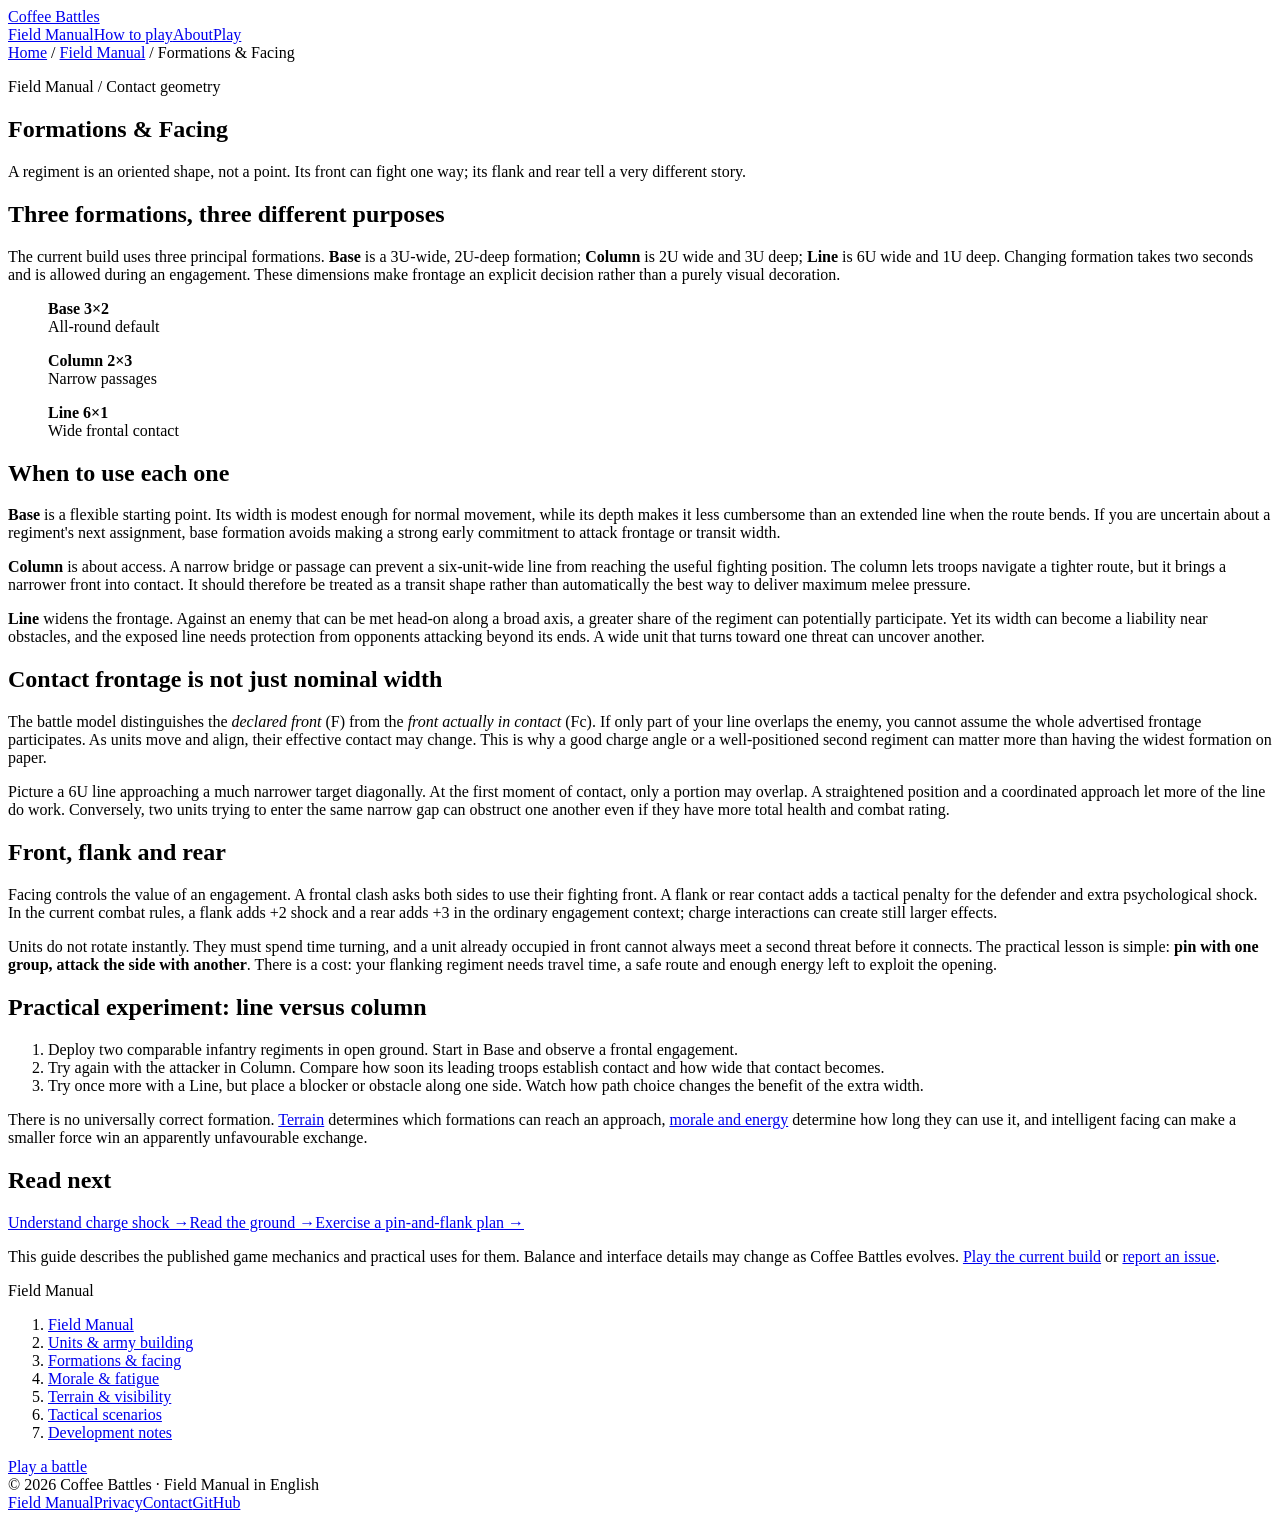
==== formations.html @ b0b581d9 "content: publish formations & facing field-manual chapter" ====
<!DOCTYPE html>
<html lang="en">
<head>
<meta charset="UTF-8">
<meta name="viewport" content="width=device-width,initial-scale=1">
<meta name="robots" content="index,follow">
<meta name="description" content="Learn how base, column and line formations change regiment frontage and why flank, rear, turning time and coordinated contact decide Coffee Battles fights.">
<meta property="og:type" content="article">
<meta property="og:title" content="Formations & Facing | Coffee Battles">
<meta property="og:description" content="Learn how base, column and line formations change regiment frontage and why flank, rear, turning time and coordinated contact decide Coffee Battles fights.">
<meta property="og:url" content="https://coffeebattles.online/formations">
<link rel="canonical" href="https://coffeebattles.online/formations">
<link rel="icon" href="/favicon.svg" type="image/svg+xml">
<link rel="stylesheet" href="/site.css">
<title>Formations & Facing | Coffee Battles</title>
</head>
<body><header class="site-header"><nav class="nav" aria-label="Main navigation"><a class="brand" href="/">Coffee Battles</a><div class="nav-links"><a href="/manual" aria-current="page">Field Manual</a><a href="/how-to-play">How to play</a><a href="/about">About</a><a class="play" href="/play">Play</a></div></nav></header>
<main class="shell manual-layout"><div class="manual-breadcrumb"><a href="/">Home</a> / <a href="/manual">Field Manual</a> / Formations & Facing</div>
<div class="manual-columns"><article class="prose manual-article">
<p class="manual-kicker">Field Manual / Contact geometry</p><h1>Formations & Facing</h1><p class="lead">A regiment is an oriented shape, not a point. Its front can fight one way; its flank and rear tell a very different story.</p>
<h2>Three formations, three different purposes</h2>
<p>The current build uses three principal formations. <strong>Base</strong> is a 3U-wide, 2U-deep formation; <strong>Column</strong> is 2U wide and 3U deep; <strong>Line</strong> is 6U wide and 1U deep. Changing formation takes two seconds and is allowed during an engagement. These dimensions make frontage an explicit decision rather than a purely visual decoration.</p>
<div class="manual-diagrams"><figure><div class="formation-graphic base"><i></i><i></i><i></i><i></i><i></i><i></i></div><figcaption><strong>Base 3×2</strong><br>All-round default</figcaption></figure><figure><div class="formation-graphic column"><i></i><i></i><i></i><i></i><i></i><i></i></div><figcaption><strong>Column 2×3</strong><br>Narrow passages</figcaption></figure><figure><div class="formation-graphic line"><i></i><i></i><i></i><i></i><i></i><i></i></div><figcaption><strong>Line 6×1</strong><br>Wide frontal contact</figcaption></figure></div>
<h2>When to use each one</h2>
<p><strong>Base</strong> is a flexible starting point. Its width is modest enough for normal movement, while its depth makes it less cumbersome than an extended line when the route bends. If you are uncertain about a regiment's next assignment, base formation avoids making a strong early commitment to attack frontage or transit width.</p>
<p><strong>Column</strong> is about access. A narrow bridge or passage can prevent a six-unit-wide line from reaching the useful fighting position. The column lets troops navigate a tighter route, but it brings a narrower front into contact. It should therefore be treated as a transit shape rather than automatically the best way to deliver maximum melee pressure.</p>
<p><strong>Line</strong> widens the frontage. Against an enemy that can be met head-on along a broad axis, a greater share of the regiment can potentially participate. Yet its width can become a liability near obstacles, and the exposed line needs protection from opponents attacking beyond its ends. A wide unit that turns toward one threat can uncover another.</p>
<h2>Contact frontage is not just nominal width</h2>
<p>The battle model distinguishes the <em>declared front</em> (F) from the <em>front actually in contact</em> (Fc). If only part of your line overlaps the enemy, you cannot assume the whole advertised frontage participates. As units move and align, their effective contact may change. This is why a good charge angle or a well-positioned second regiment can matter more than having the widest formation on paper.</p>
<p>Picture a 6U line approaching a much narrower target diagonally. At the first moment of contact, only a portion may overlap. A straightened position and a coordinated approach let more of the line do work. Conversely, two units trying to enter the same narrow gap can obstruct one another even if they have more total health and combat rating.</p>
<h2>Front, flank and rear</h2>
<p>Facing controls the value of an engagement. A frontal clash asks both sides to use their fighting front. A flank or rear contact adds a tactical penalty for the defender and extra psychological shock. In the current combat rules, a flank adds +2 shock and a rear adds +3 in the ordinary engagement context; charge interactions can create still larger effects.</p>
<p>Units do not rotate instantly. They must spend time turning, and a unit already occupied in front cannot always meet a second threat before it connects. The practical lesson is simple: <strong>pin with one group, attack the side with another</strong>. There is a cost: your flanking regiment needs travel time, a safe route and enough energy left to exploit the opening.</p>
<h2>Practical experiment: line versus column</h2>
<ol><li>Deploy two comparable infantry regiments in open ground. Start in Base and observe a frontal engagement.</li><li>Try again with the attacker in Column. Compare how soon its leading troops establish contact and how wide that contact becomes.</li><li>Try once more with a Line, but place a blocker or obstacle along one side. Watch how path choice changes the benefit of the extra width.</li></ol>
<p>There is no universally correct formation. <a href="/terrain">Terrain</a> determines which formations can reach an approach, <a href="/morale">morale and energy</a> determine how long they can use it, and intelligent facing can make a smaller force win an apparently unfavourable exchange.</p>
<section class="manual-related"><h2>Read next</h2><div class="manual-related-links"><a href="/morale">Understand charge shock →</a><a href="/terrain">Read the ground →</a><a href="/tactics">Exercise a pin-and-flank plan →</a></div></section>
<p class="manual-endnote">This guide describes the published game mechanics and practical uses for them. Balance and interface details may change as Coffee Battles evolves. <a href="/play">Play the current build</a> or <a href="/contact">report an issue</a>.</p>
</article>
<aside class="manual-side" aria-label="Field Manual chapters"><div class="manual-side-title">Field Manual</div><ol><li><a href="/manual">Field Manual</a></li><li><a href="/units">Units & army building</a></li><li><a href="/formations" aria-current="page">Formations & facing</a></li><li><a href="/morale">Morale & fatigue</a></li><li><a href="/terrain">Terrain & visibility</a></li><li><a href="/tactics">Tactical scenarios</a></li><li><a href="/development">Development notes</a></li></ol><a href="/play" class="btn primary manual-side-cta">Play a battle</a></aside>
</div></main><footer class="footer"><div class="footer-inner"><span>© 2026 Coffee Battles · Field Manual in English</span><div class="footer-links"><a href="/manual">Field Manual</a><a href="/privacy">Privacy</a><a href="/contact">Contact</a><a href="https://github.com/erykwest/COFFEE_BATTLES" rel="noopener noreferrer">GitHub</a></div></div></footer>
</body>
</html>
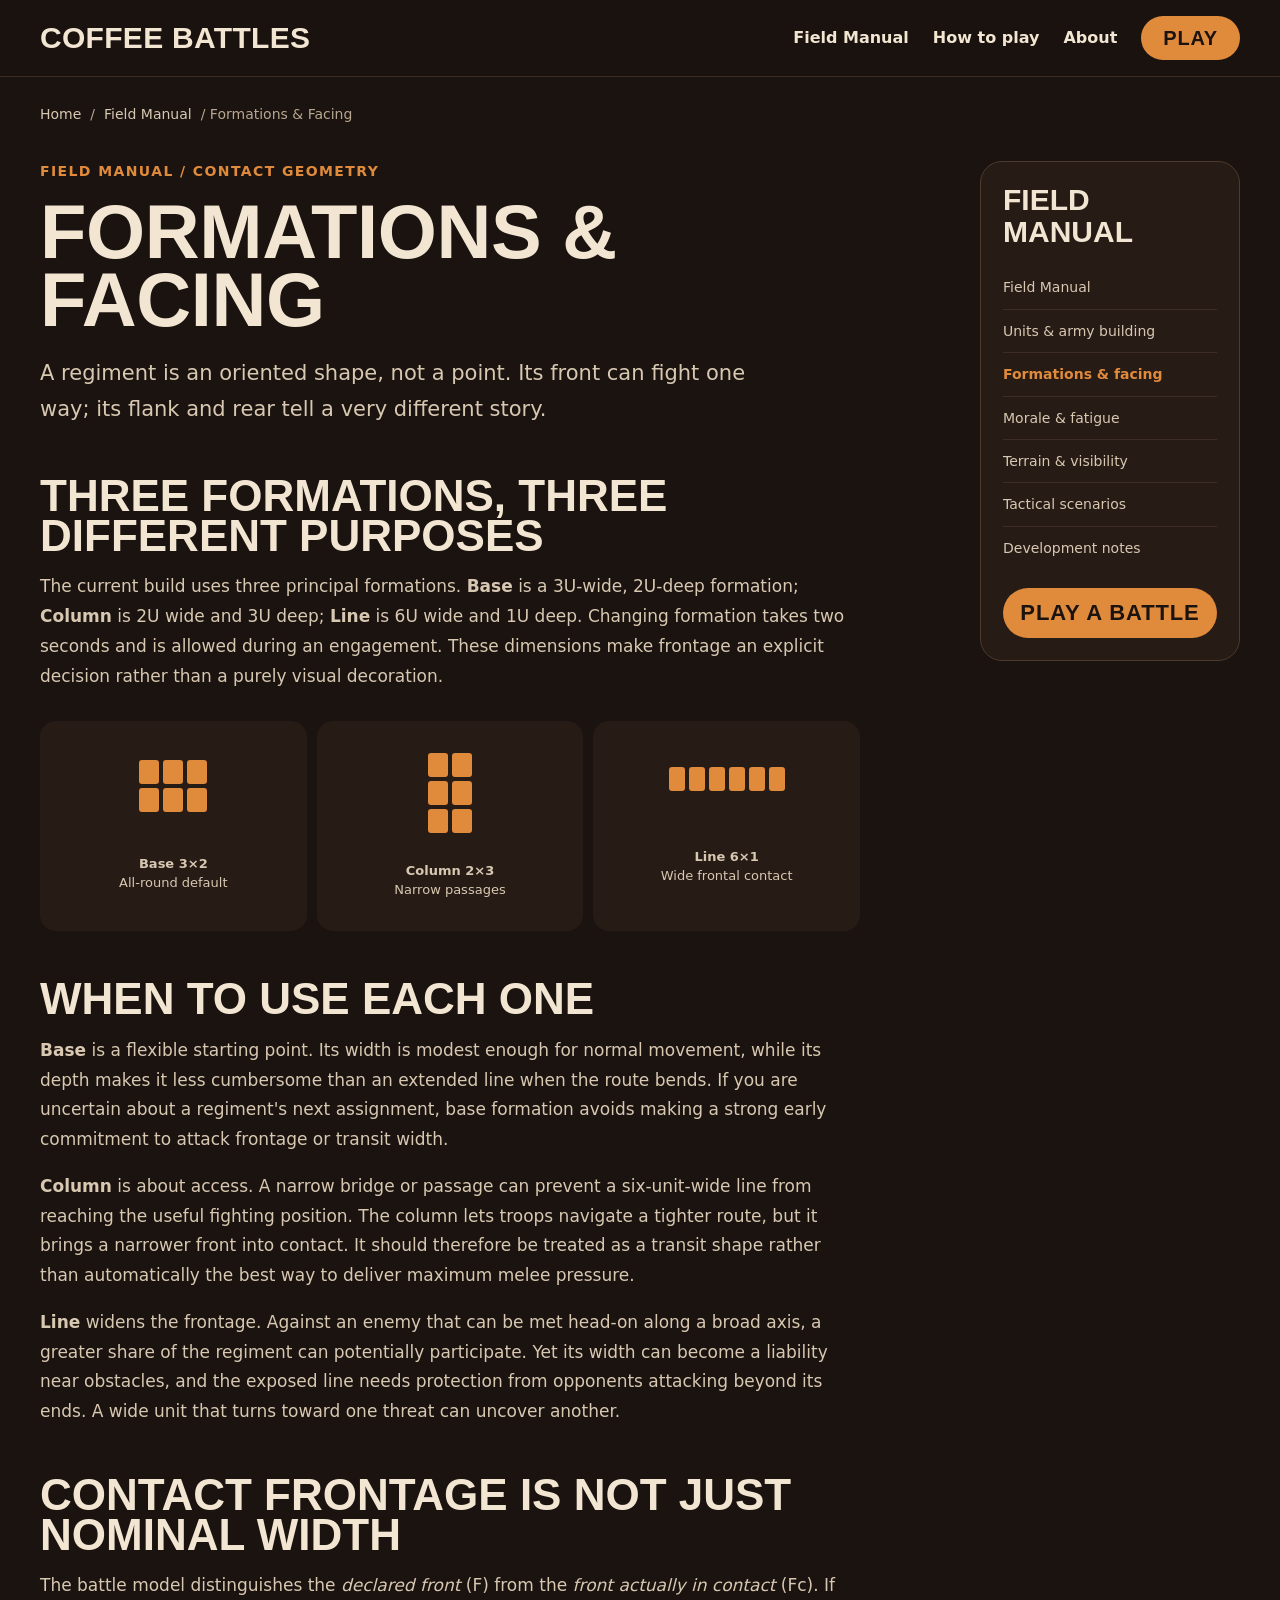
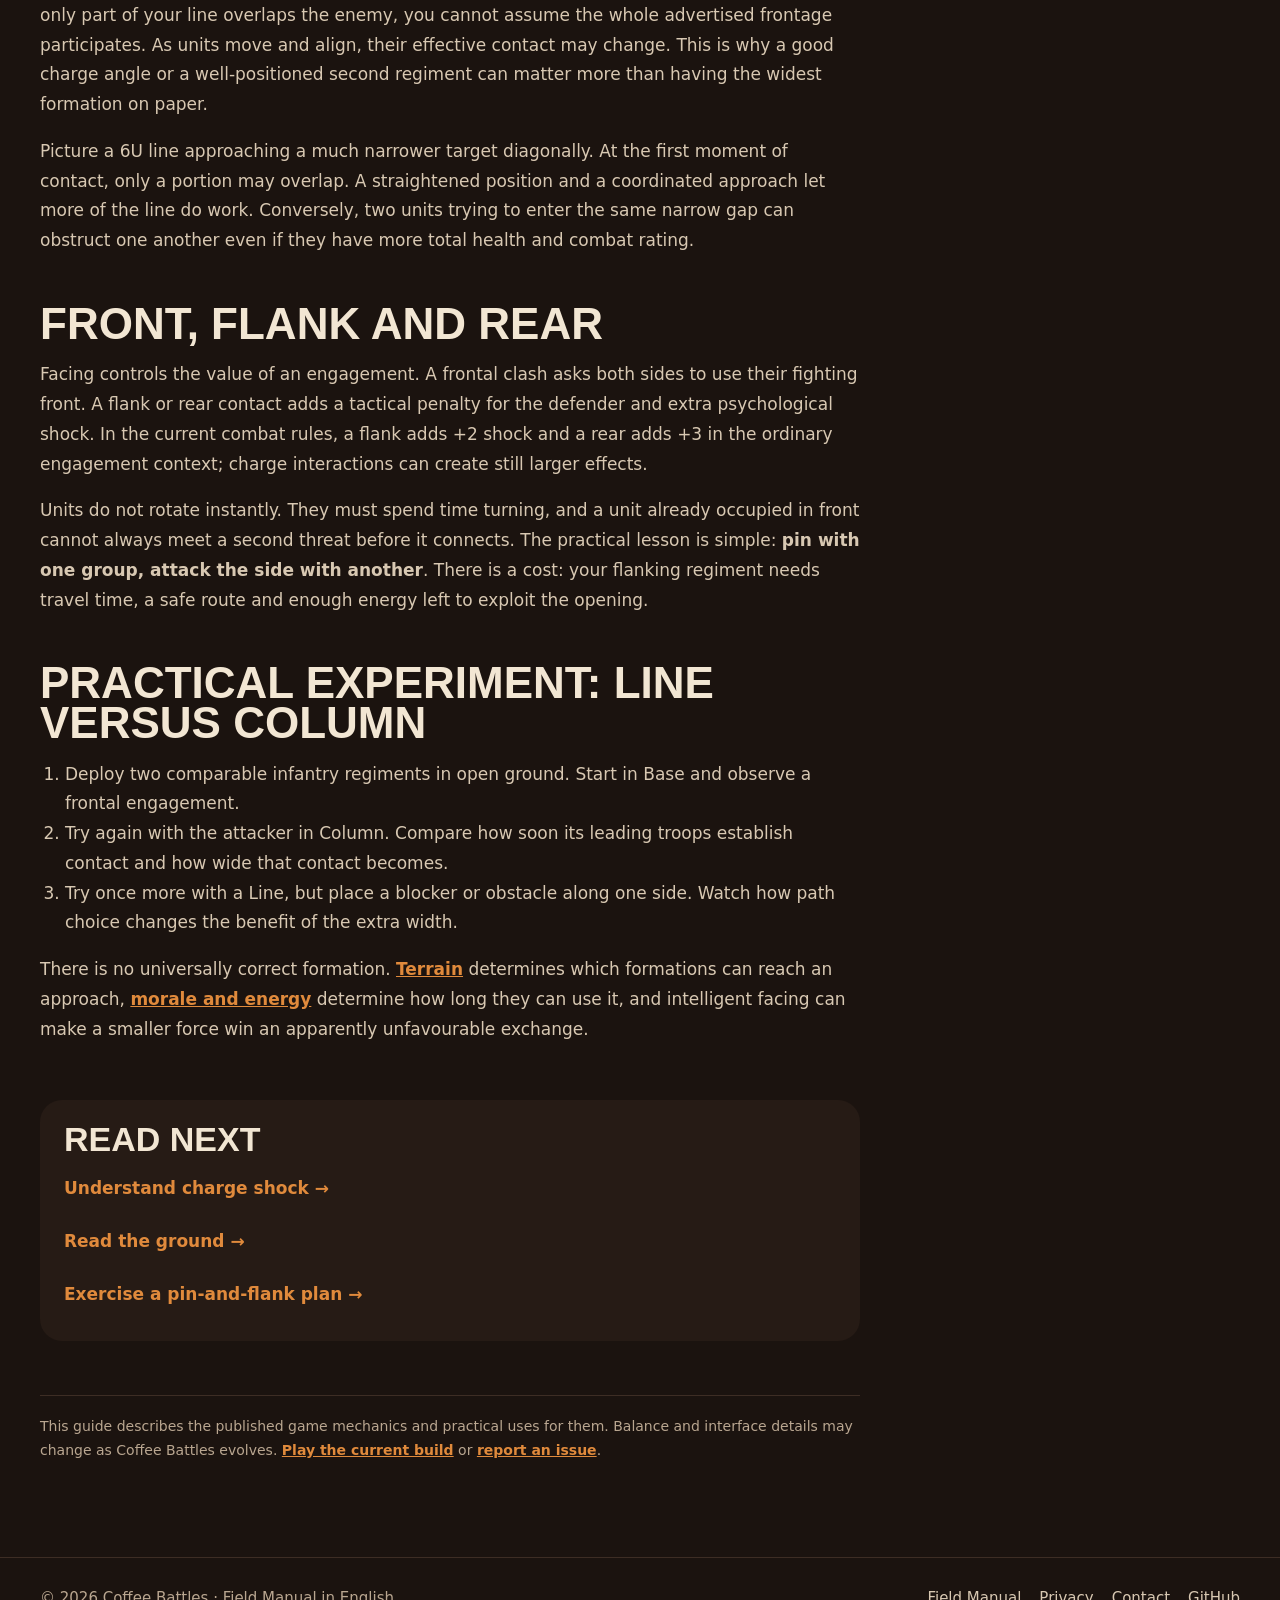
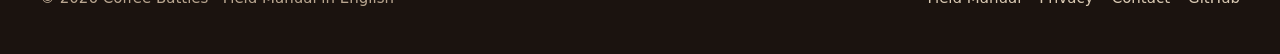
==== commit 14502178: "a11y: reserve current-page navigation state for manual hub" ====
--- a/formations.html
+++ b/formations.html
@@ -14,7 +14,7 @@
 <link rel="stylesheet" href="/site.css">
 <title>Formations & Facing | Coffee Battles</title>
 </head>
-<body><header class="site-header"><nav class="nav" aria-label="Main navigation"><a class="brand" href="/">Coffee Battles</a><div class="nav-links"><a href="/manual" aria-current="page">Field Manual</a><a href="/how-to-play">How to play</a><a href="/about">About</a><a class="play" href="/play">Play</a></div></nav></header>
+<body><header class="site-header"><nav class="nav" aria-label="Main navigation"><a class="brand" href="/">Coffee Battles</a><div class="nav-links"><a href="/manual">Field Manual</a><a href="/how-to-play">How to play</a><a href="/about">About</a><a class="play" href="/play">Play</a></div></nav></header>
 <main class="shell manual-layout"><div class="manual-breadcrumb"><a href="/">Home</a> / <a href="/manual">Field Manual</a> / Formations & Facing</div>
 <div class="manual-columns"><article class="prose manual-article">
 <p class="manual-kicker">Field Manual / Contact geometry</p><h1>Formations & Facing</h1><p class="lead">A regiment is an oriented shape, not a point. Its front can fight one way; its flank and rear tell a very different story.</p>
--- a/site.css
+++ b/site.css
@@ -0,0 +1,163 @@
+@import url("/fonts/fonts.css");
+:root{
+  --bg:#1b130f;--panel:#261b15;--btn:#33251d;--btn-hover:#3e2d23;--line:#3d2d24;--line-strong:#4f3b2e;
+  --text:#f2e6d3;--text-2:#d8c8b2;--muted:#b9a690;--accent:#e08a3c;--accent-hover:#ec9a50;--accent-ink:#1b130f;
+  --font-body:"Barlow","Segoe UI",system-ui,sans-serif;
+  --font-display:"Big Shoulders Display","Oswald","Impact","Arial Narrow",sans-serif;
+}
+*{box-sizing:border-box}
+html{background:var(--bg);color:var(--text);font-family:var(--font-body)}
+body{margin:0;min-height:100vh;background:var(--bg);color:var(--text);font-size:17px;line-height:1.6}
+a{color:var(--accent)}
+a:hover{color:var(--accent-hover)}
+:focus-visible{outline:2px solid var(--accent);outline-offset:3px}
+img{max-width:100%;display:block}
+
+/* header */
+.site-header{position:sticky;top:0;z-index:20;background:rgba(27,19,15,.94);backdrop-filter:blur(8px);border-bottom:1px solid var(--line)}
+.nav{width:min(1200px,calc(100% - 40px));height:76px;margin:auto;display:flex;align-items:center;gap:24px}
+.brand{font:900 30px/1 var(--font-display);text-transform:uppercase;letter-spacing:.01em;color:var(--text);text-decoration:none;white-space:nowrap}
+.brand:hover{color:var(--text)}
+.nav-links{margin-left:auto;display:flex;align-items:center;gap:24px;font-weight:600;font-size:16px}
+.nav-links a{color:var(--text);text-decoration:none}
+.nav-links a:hover{color:var(--accent)}
+.nav-links .play{height:44px;display:inline-flex;align-items:center;padding:0 22px;border-radius:999px;background:var(--accent);color:var(--accent-ink);font:900 20px/1 var(--font-display);letter-spacing:.04em;text-transform:uppercase}
+.nav-links .play:hover{background:var(--accent-hover);color:var(--accent-ink)}
+.lang-select{height:44px;padding:0 12px;border:0;border-radius:999px;background:var(--btn);color:var(--text);font:600 15px var(--font-body);cursor:pointer}
+
+/* layout */
+.shell{width:min(1200px,calc(100% - 40px));margin:auto}
+.section{padding:72px 0}
+h1,h2,h3{font-family:var(--font-display);text-transform:uppercase;line-height:.9;margin:0}
+h1{font-weight:900;font-size:clamp(56px,8.4vw,120px);letter-spacing:-.005em}
+h2{font-weight:900;font-size:clamp(40px,5vw,64px)}
+h3{font-weight:800;font-size:28px;letter-spacing:.02em}
+.lead{max-width:34em;margin:0;font-size:21px;line-height:1.5;color:var(--text-2);text-wrap:pretty}
+
+/* buttons */
+.cta-row{display:flex;flex-wrap:wrap;align-items:center;gap:24px}
+.btn{display:inline-flex;align-items:center;justify-content:center;height:64px;padding:0 40px;border-radius:999px;background:var(--btn);color:var(--text);font:900 28px/1 var(--font-display);letter-spacing:.04em;text-transform:uppercase;text-decoration:none}
+.btn:hover{background:var(--btn-hover);color:var(--text)}
+.btn.primary{background:var(--accent);color:var(--accent-ink)}
+.btn.primary:hover{background:var(--accent-hover);color:var(--accent-ink)}
+.text-link{font-weight:600;font-size:18px}
+
+/* landing */
+.hero{padding:56px 0 72px}
+.hero .shell{display:grid;grid-template-columns:minmax(0,1.2fr) minmax(0,1fr);gap:56px;align-items:center}
+.hero h1{font-size:clamp(48px,7vw,100px)}
+.hero-copy{display:flex;flex-direction:column;gap:28px}
+.hero-shot{border-radius:32px;overflow:hidden;background:var(--panel);aspect-ratio:9/7}
+.hero-shot img{width:100%;height:100%;object-fit:cover}
+.steps{margin:40px 0 48px;padding:0;list-style:none;display:grid;grid-template-columns:repeat(3,minmax(0,1fr));gap:24px;counter-reset:step}
+.steps li{counter-increment:step;padding:28px;background:var(--panel);border-radius:24px}
+.steps li::before{content:counter(step);display:block;margin-bottom:14px;font:900 64px/.8 var(--font-display);color:var(--accent)}
+.steps p{margin:10px 0 0;color:var(--text-2)}
+
+/* content pages */
+.prose{max-width:760px;padding:64px 0 80px}
+.prose h1{font-size:clamp(48px,7vw,88px);margin-bottom:20px}
+.prose h2{font-size:clamp(32px,4vw,44px);margin:48px 0 14px}
+.prose h3{margin:32px 0 10px}
+.prose p,.prose li{color:var(--text-2)}
+.prose ul{padding-left:22px}
+.kicker{font-weight:600;font-size:16px;color:var(--muted)}
+.note{padding:16px 20px;border-radius:16px;background:var(--panel);color:var(--text-2)}
+.meta{font-size:14px;color:var(--muted)}
+.card{background:var(--panel);border-radius:24px;padding:24px}
+.controls-list{display:grid;grid-template-columns:max-content minmax(0,1fr);gap:12px 24px;margin:0}
+.controls-list dt{font-weight:700;color:var(--text)}
+.controls-list dd{margin:0;color:var(--text-2)}
+
+/* footer */
+.footer{border-top:1px solid var(--line);padding:28px 0 44px;color:var(--muted);font-size:15px}
+.footer-inner{width:min(1200px,calc(100% - 40px));margin:auto;display:flex;gap:18px;flex-wrap:wrap;align-items:center}
+.footer-links{margin-left:auto;display:flex;gap:18px;flex-wrap:wrap}
+.footer a{color:var(--text-2);text-decoration:none}
+.footer a:hover{color:var(--accent)}
+
+@media (max-width:900px){
+  .hero .shell{grid-template-columns:1fr;gap:32px}
+  .steps{grid-template-columns:1fr}
+}
+@media (max-width:760px){
+  .nav{height:auto;padding:12px 0;flex-wrap:wrap;gap:10px 16px}
+  .brand{font-size:26px}
+  .nav-links{margin-left:0;width:100%;gap:16px;flex-wrap:wrap;font-size:15px}
+  .nav-links .play{margin-left:auto}
+  .hero{padding-top:32px}
+  .btn{height:56px;padding:0 30px;font-size:24px}
+  .footer-links{margin-left:0;width:100%}
+  .controls-list{grid-template-columns:1fr;gap:2px}
+  .controls-list dd{margin-bottom:10px}
+}
+
+/* Field Manual — original game rules and tactical guides */
+.manual-layout{padding-top:26px}
+.manual-breadcrumb{font-size:14px;color:var(--muted);display:flex;flex-wrap:wrap;gap:9px}
+.manual-breadcrumb a{color:var(--text-2);text-decoration:none}
+.manual-columns{display:grid;grid-template-columns:minmax(0,1fr) 260px;gap:min(6vw,70px);align-items:start}
+.manual-article{max-width:820px;padding-top:34px}
+.manual-article h1{font-size:clamp(44px,6vw,76px)}
+.manual-article .lead{max-width:35em}
+.manual-kicker{margin:0 0 14px!important;color:var(--accent)!important;font-size:14px;font-weight:800;letter-spacing:.1em;text-transform:uppercase}
+.manual-article p,.manual-article li{line-height:1.75}
+.manual-article ol{padding-left:25px}
+.manual-article a{font-weight:600}
+.manual-side{position:sticky;top:110px;margin-top:36px;padding:22px;background:var(--panel);border:1px solid var(--line-strong);border-radius:22px}
+.manual-side-title{font:900 30px/1.05 var(--font-display);text-transform:uppercase}
+.manual-side ol{list-style:none;padding:0;margin:19px 0}
+.manual-side li+li{border-top:1px solid var(--line)}
+.manual-side a:not(.btn){display:block;color:var(--text-2);text-decoration:none;padding:10px 0;font-size:14px}
+.manual-side a[aria-current="page"]{color:var(--accent);font-weight:800}
+.manual-side-cta{width:100%;height:50px;padding:0 12px;font-size:22px}
+.manual-endnote{margin-top:54px;padding-top:18px;border-top:1px solid var(--line);font-size:14px;color:var(--muted)!important}
+.manual-related{margin-top:56px;padding:24px;border-radius:22px;background:var(--panel)}
+.manual-related h2{font-size:34px;margin:0 0 12px}
+.manual-related-links{display:flex;gap:10px;flex-direction:column}
+.manual-related-links a{color:var(--accent);padding:8px 0;text-decoration:none}
+.manual-hero{margin:28px 0}
+.manual-hero img{width:100%;border-radius:20px}
+.manual-hero figcaption{margin-top:10px;color:var(--muted);font-size:13px}
+.manual-card-grid{display:grid;grid-template-columns:repeat(2,minmax(0,1fr));gap:14px;margin:26px 0 40px}
+.manual-card{padding:22px;border:1px solid var(--line-strong);border-radius:18px;text-decoration:none;background:var(--panel);display:flex;gap:9px;flex-direction:column;transition:border-color .15s,transform .15s}
+.manual-card:hover{border-color:var(--accent);transform:translateY(-2px)}
+.manual-card span{font-size:12px;font-weight:800;color:var(--accent);letter-spacing:.09em;text-transform:uppercase}
+.manual-card strong{font:900 29px/1.1 var(--font-display);text-transform:uppercase;color:var(--text)}
+.manual-card small{font-size:15px;line-height:1.5;font-weight:400;color:var(--text-2)}
+.manual-table-wrap{overflow-x:auto;margin:24px 0}
+.manual-table{width:100%;border-collapse:collapse;font-size:15px;font-variant-numeric:tabular-nums}
+.manual-table caption{caption-side:bottom;text-align:left;font-size:12px;color:var(--muted);padding-top:10px}
+.manual-table th,.manual-table td{text-align:left;padding:12px 9px;border-bottom:1px solid var(--line)}
+.manual-table th{color:var(--text);font-weight:700}
+.manual-table tbody tr:nth-child(odd){background:rgba(255,255,255,.025)}
+.manual-diagrams{display:grid;grid-template-columns:repeat(3,minmax(0,1fr));gap:10px;margin:30px 0}
+.manual-diagrams figure{margin:0;background:var(--panel);border-radius:16px;min-height:210px;padding:18px 8px;display:flex;align-items:center;justify-content:space-around;flex-direction:column;text-align:center}
+.manual-diagrams figcaption{font-size:13px;color:var(--text-2);line-height:1.5}
+.formation-graphic{display:grid;gap:4px}
+.formation-graphic.base{grid-template-columns:repeat(3,20px)}
+.formation-graphic.column{grid-template-columns:repeat(2,20px)}
+.formation-graphic.line{grid-template-columns:repeat(6,16px)}
+.formation-graphic i{height:24px;background:var(--accent);border-radius:3px}
+.manual-timeline section{padding:16px 0 18px 22px;border-left:2px solid var(--accent)}
+.manual-timeline time{font-size:13px;color:var(--accent);font-weight:800}
+.manual-timeline h3{font-size:26px;margin:12px 0 4px}
+.manual-timeline p{margin:8px 0}
+.manual-teaser{border-top:1px solid var(--line);background:linear-gradient(180deg,var(--bg),var(--panel))}
+.manual-teaser h2{max-width:740px}
+.manual-teaser .lead{margin:18px 0 20px}
+.manual-teaser .manual-card-grid{grid-template-columns:repeat(3,minmax(0,1fr));margin:26px 0}
+@media(max-width:1000px){
+  .manual-columns{grid-template-columns:minmax(0,1fr)}
+  .manual-side{position:static;order:-1;margin-top:14px}
+  .manual-side ol{display:flex;flex-wrap:wrap;gap:0 18px}
+  .manual-side li+li{border-top:0}
+  .manual-side a:not(.btn){padding:7px 0}
+  .manual-side-cta{width:auto;padding:0 24px}
+}
+@media(max-width:700px){
+  .manual-card-grid,.manual-teaser .manual-card-grid{grid-template-columns:1fr}
+  .manual-diagrams{grid-template-columns:1fr}
+  .manual-diagrams figure{min-height:140px}
+  .manual-article{padding-top:20px}
+}
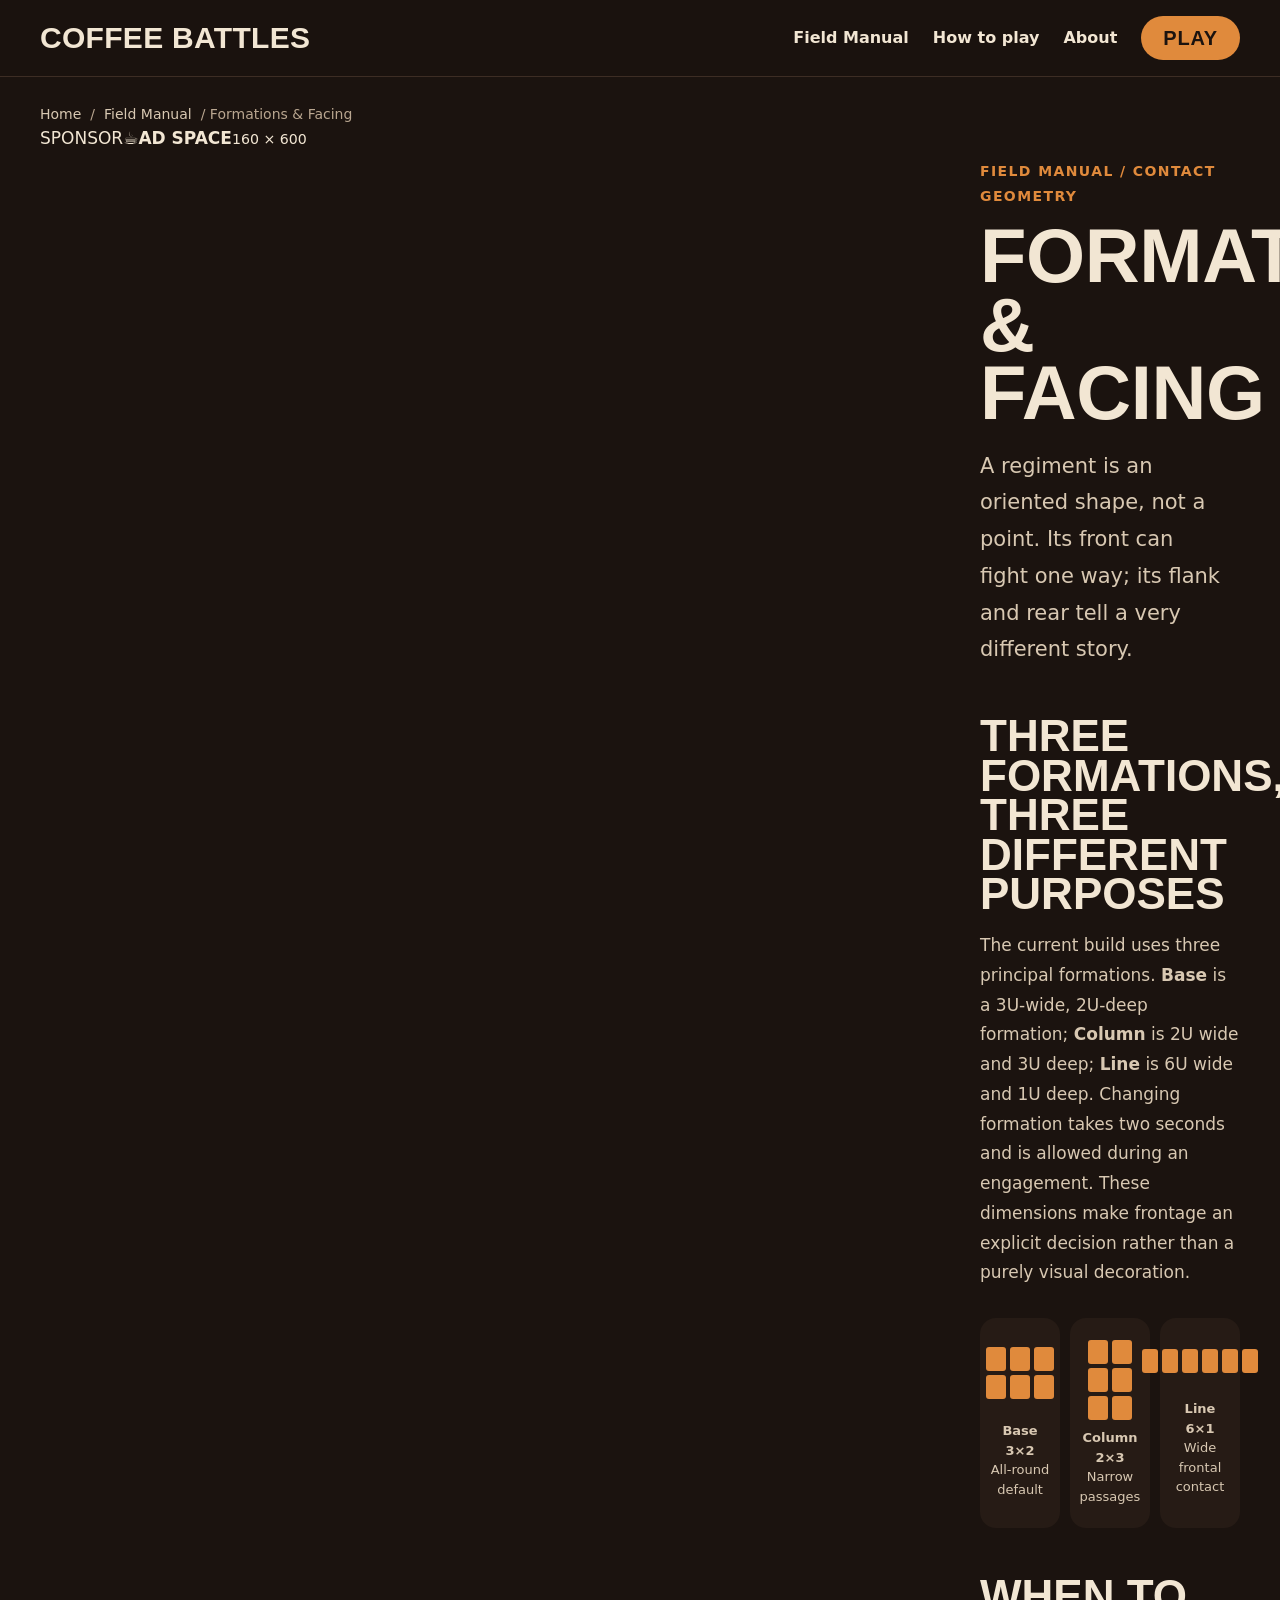
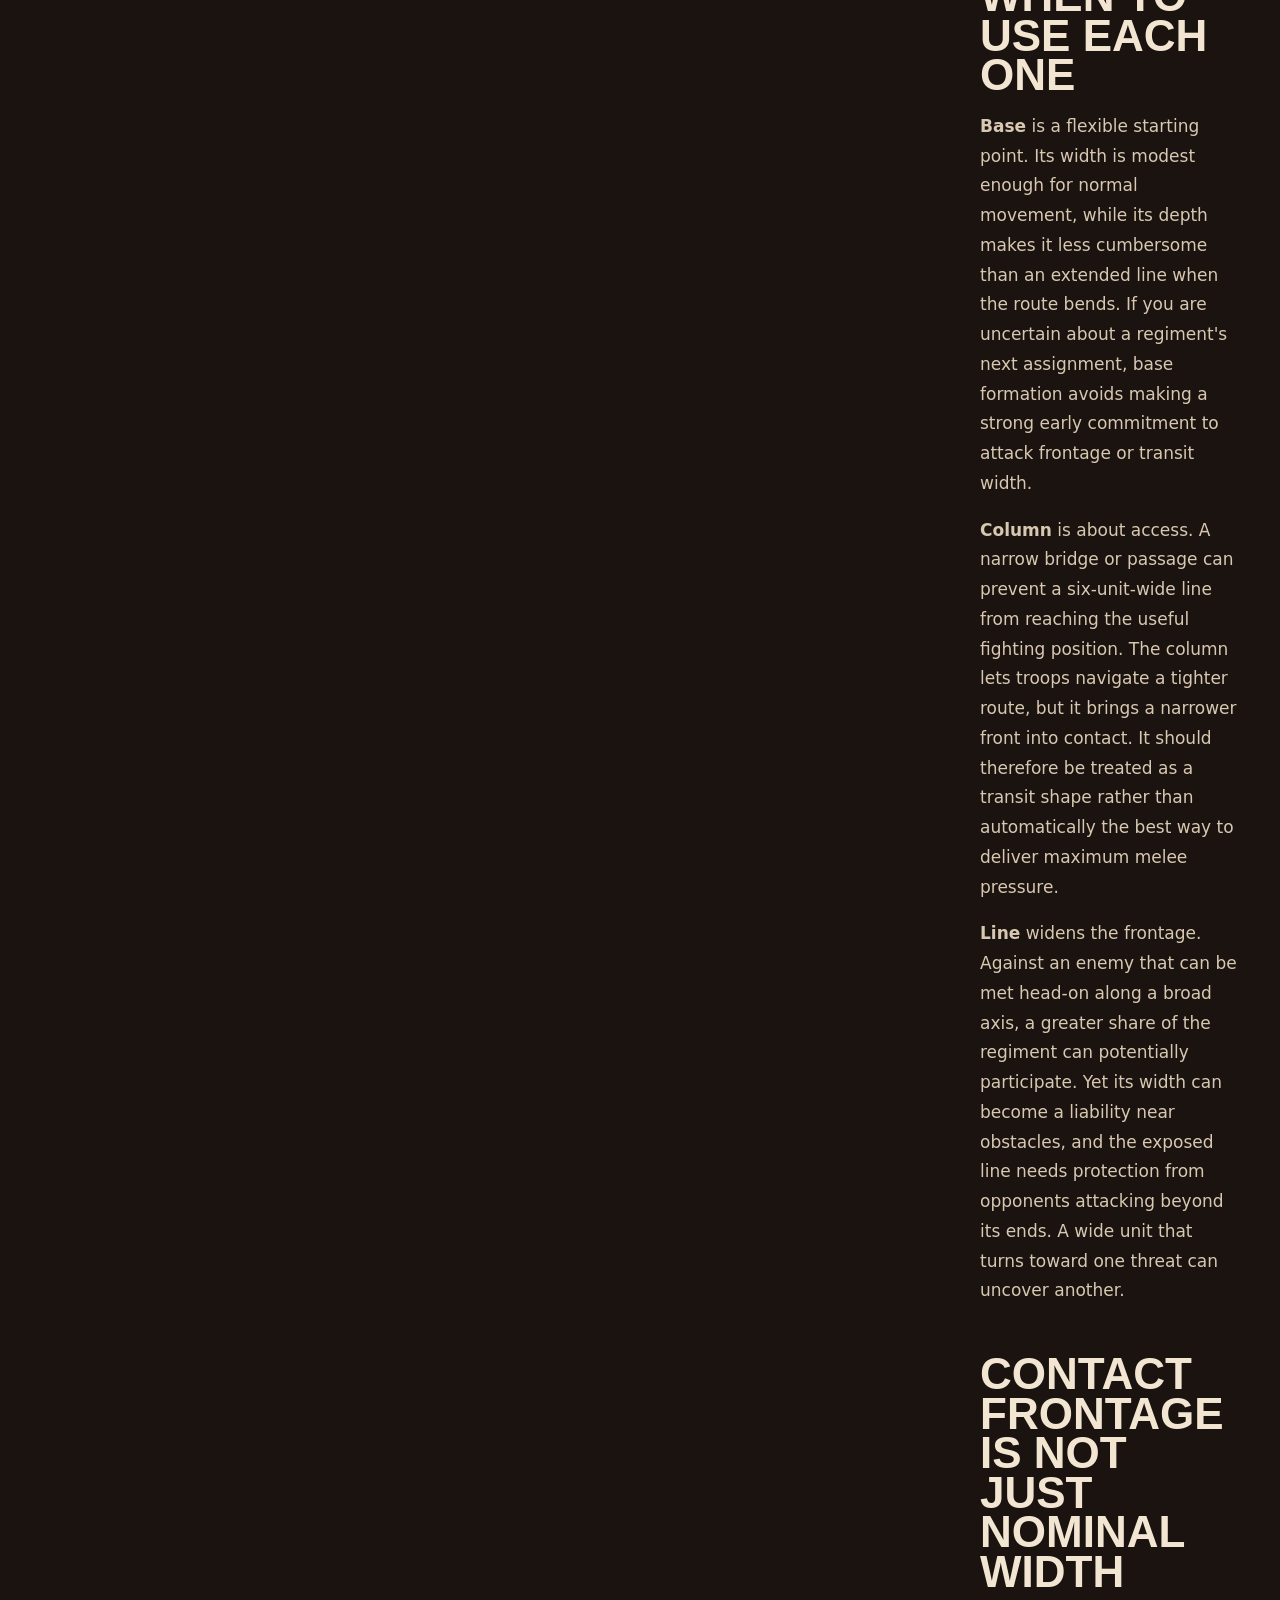
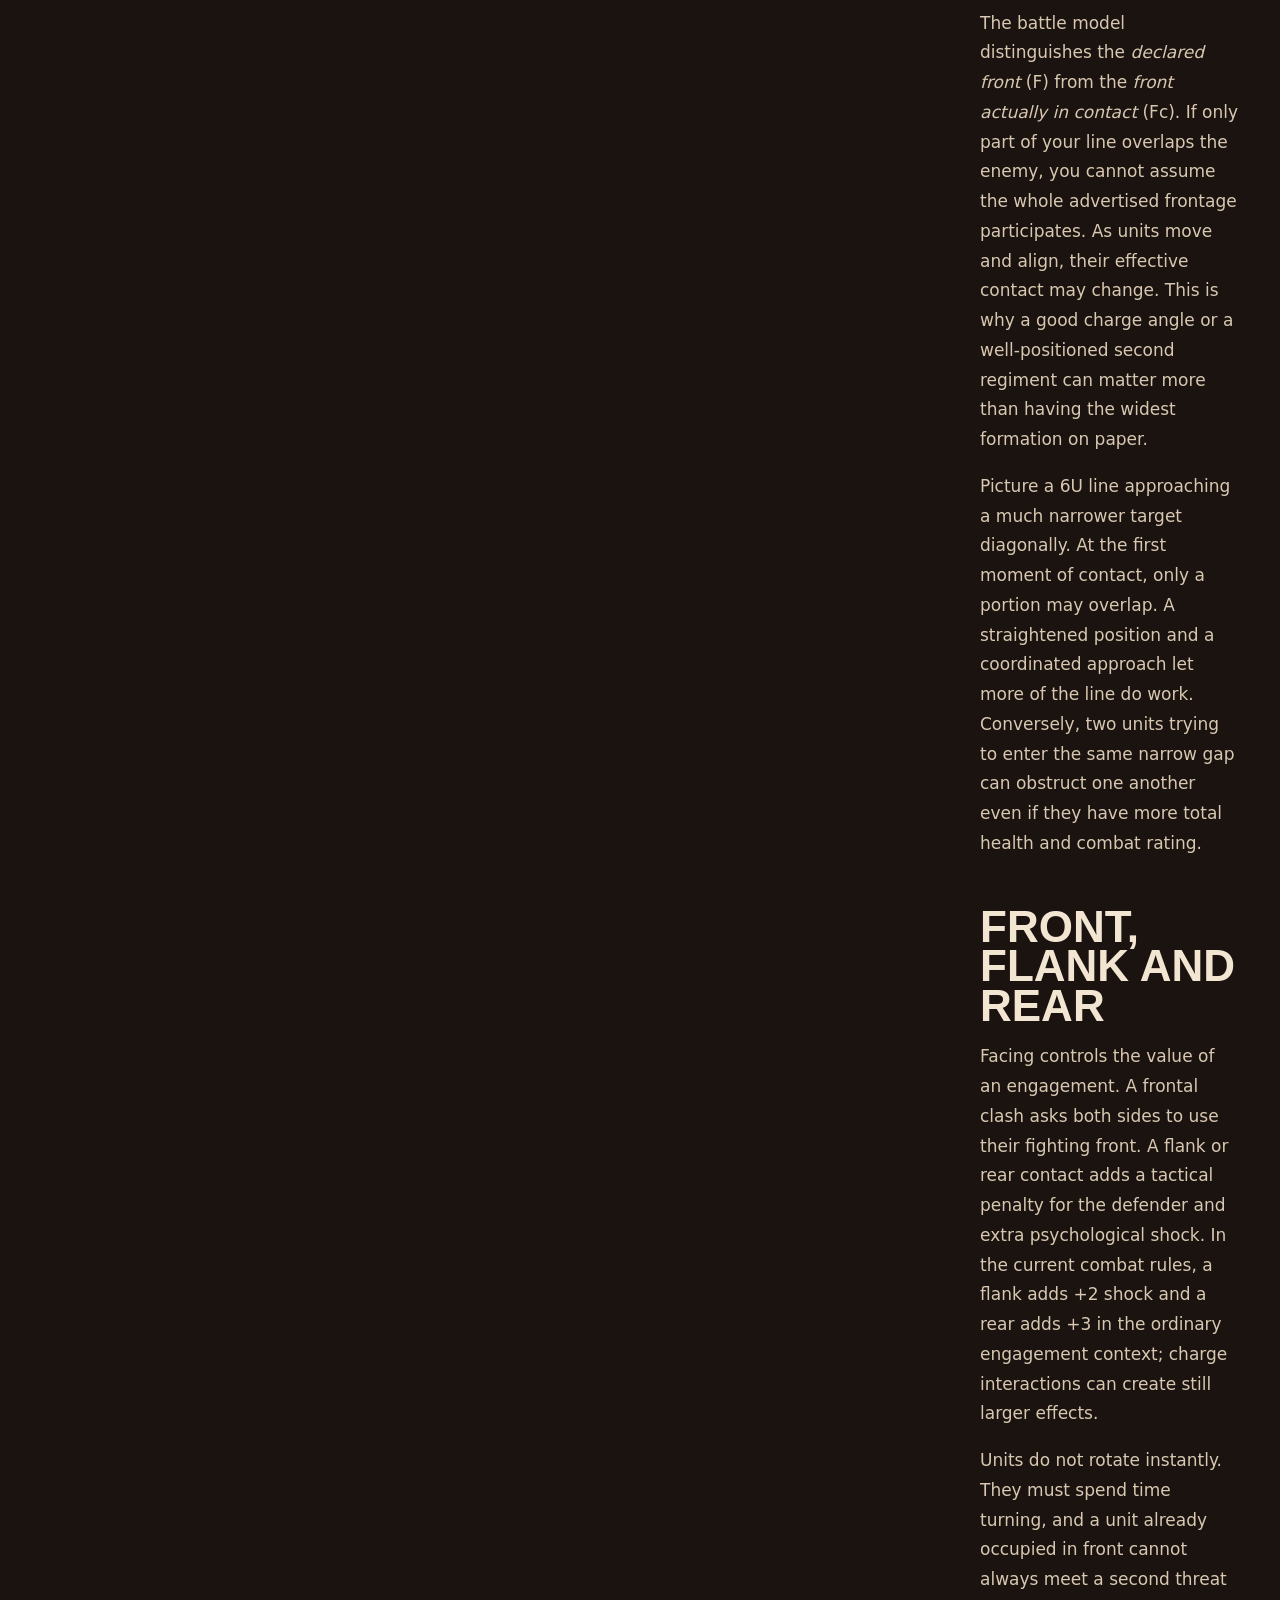
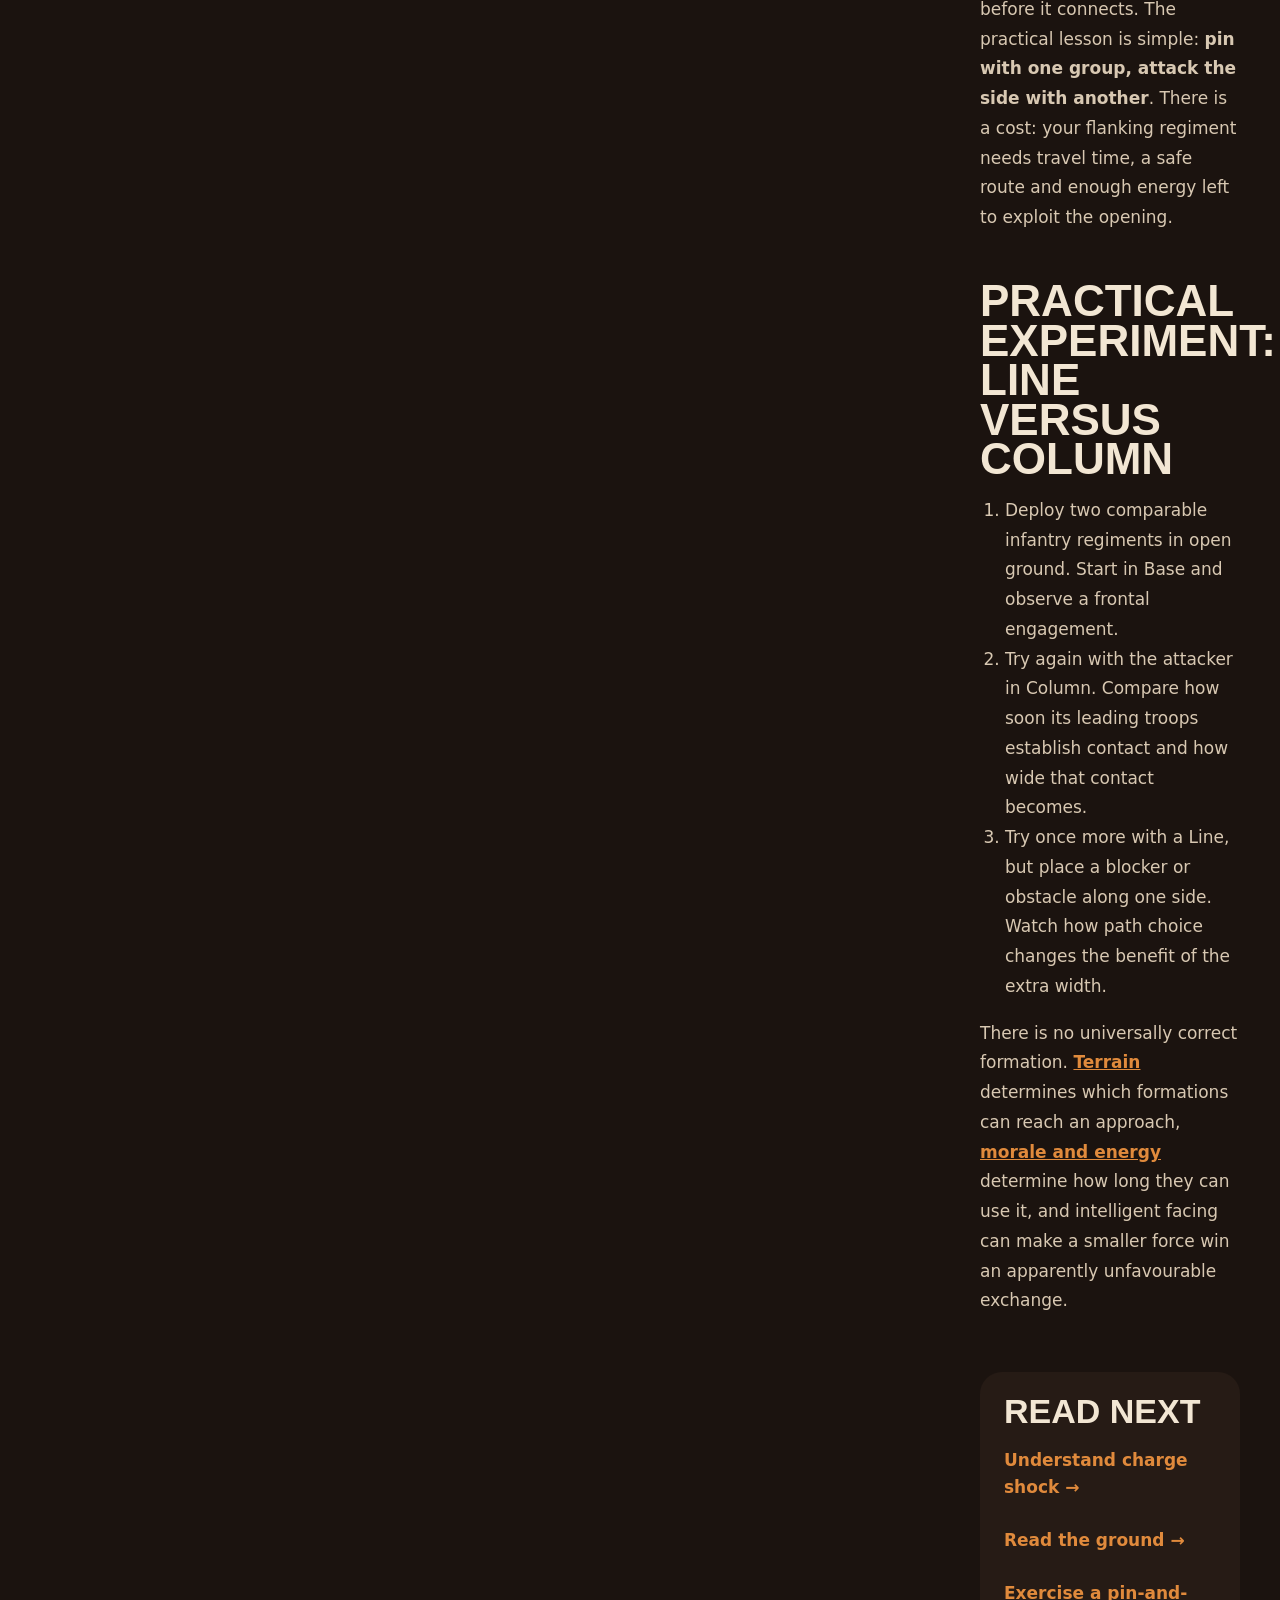
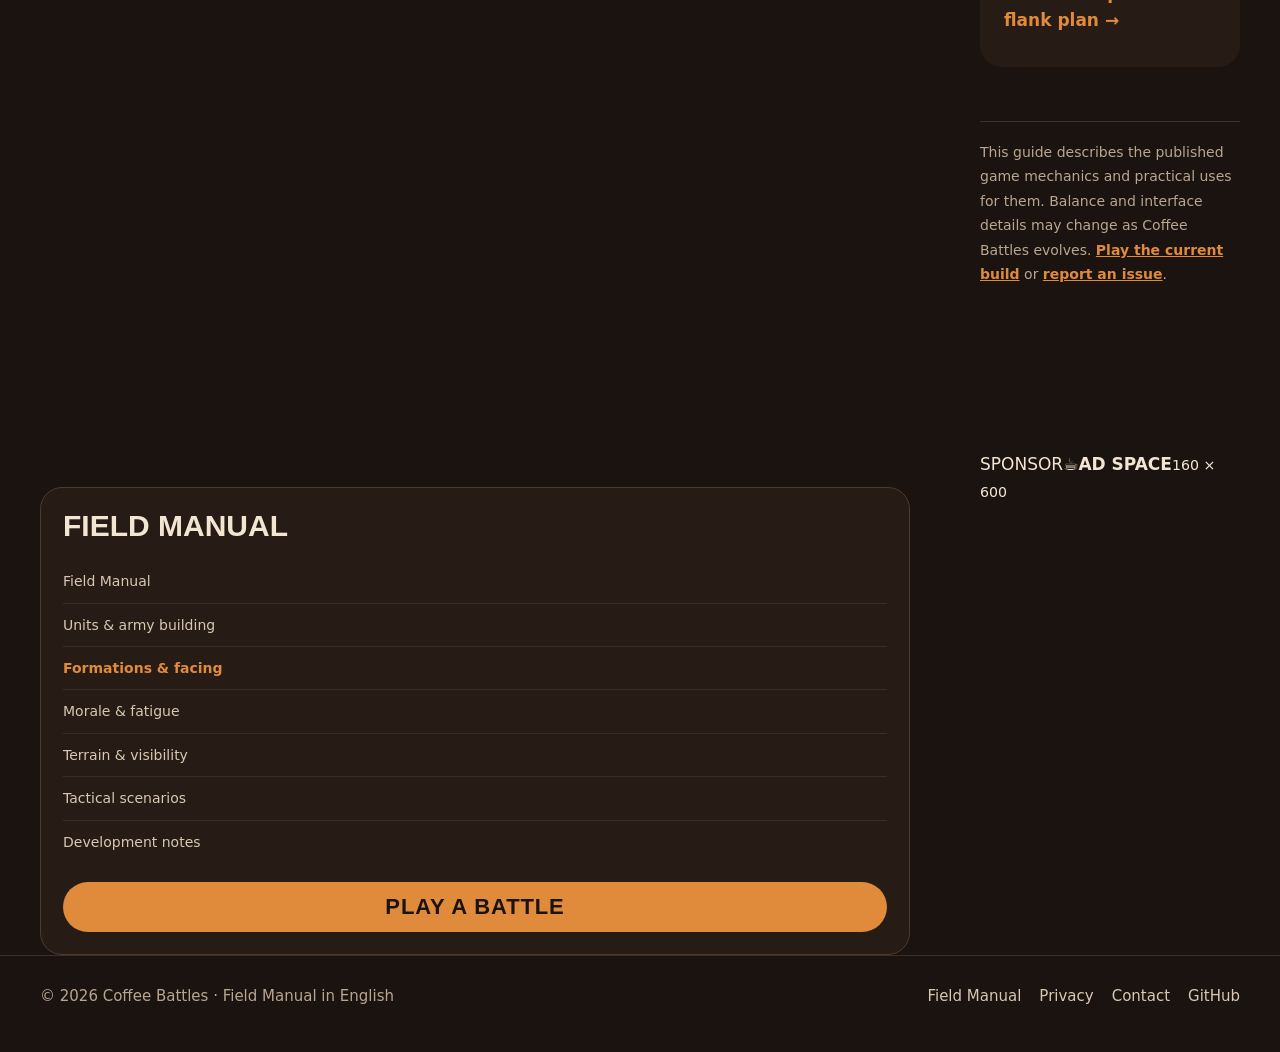
==== commit e6401de9: "docs: add desktop sponsor placeholders to formations.html" ====
--- a/formations.html
+++ b/formations.html
@@ -16,7 +16,7 @@
 </head>
 <body><header class="site-header"><nav class="nav" aria-label="Main navigation"><a class="brand" href="/">Coffee Battles</a><div class="nav-links"><a href="/manual">Field Manual</a><a href="/how-to-play">How to play</a><a href="/about">About</a><a class="play" href="/play">Play</a></div></nav></header>
 <main class="shell manual-layout"><div class="manual-breadcrumb"><a href="/">Home</a> / <a href="/manual">Field Manual</a> / Formations & Facing</div>
-<div class="manual-columns"><article class="prose manual-article">
+<div class="manual-columns sponsor-doc-grid sponsor-doc-grid--manual"><div class="sponsor-rail sponsor-rail--left" aria-hidden="true"><span class="sponsor-rail__kicker">SPONSOR</span><span class="sponsor-rail__cup">☕</span><strong class="sponsor-rail__label">AD SPACE</strong><small class="sponsor-rail__size">160 × 600</small></div><article class="prose manual-article">
 <p class="manual-kicker">Field Manual / Contact geometry</p><h1>Formations & Facing</h1><p class="lead">A regiment is an oriented shape, not a point. Its front can fight one way; its flank and rear tell a very different story.</p>
 <h2>Three formations, three different purposes</h2>
 <p>The current build uses three principal formations. <strong>Base</strong> is a 3U-wide, 2U-deep formation; <strong>Column</strong> is 2U wide and 3U deep; <strong>Line</strong> is 6U wide and 1U deep. Changing formation takes two seconds and is allowed during an engagement. These dimensions make frontage an explicit decision rather than a purely visual decoration.</p>
@@ -37,7 +37,7 @@
 <section class="manual-related"><h2>Read next</h2><div class="manual-related-links"><a href="/morale">Understand charge shock →</a><a href="/terrain">Read the ground →</a><a href="/tactics">Exercise a pin-and-flank plan →</a></div></section>
 <p class="manual-endnote">This guide describes the published game mechanics and practical uses for them. Balance and interface details may change as Coffee Battles evolves. <a href="/play">Play the current build</a> or <a href="/contact">report an issue</a>.</p>
 </article>
-<aside class="manual-side" aria-label="Field Manual chapters"><div class="manual-side-title">Field Manual</div><ol><li><a href="/manual">Field Manual</a></li><li><a href="/units">Units & army building</a></li><li><a href="/formations" aria-current="page">Formations & facing</a></li><li><a href="/morale">Morale & fatigue</a></li><li><a href="/terrain">Terrain & visibility</a></li><li><a href="/tactics">Tactical scenarios</a></li><li><a href="/development">Development notes</a></li></ol><a href="/play" class="btn primary manual-side-cta">Play a battle</a></aside>
+<aside class="manual-side" aria-label="Field Manual chapters"><div class="manual-side-title">Field Manual</div><ol><li><a href="/manual">Field Manual</a></li><li><a href="/units">Units & army building</a></li><li><a href="/formations" aria-current="page">Formations & facing</a></li><li><a href="/morale">Morale & fatigue</a></li><li><a href="/terrain">Terrain & visibility</a></li><li><a href="/tactics">Tactical scenarios</a></li><li><a href="/development">Development notes</a></li></ol><a href="/play" class="btn primary manual-side-cta">Play a battle</a></aside><div class="sponsor-rail sponsor-rail--right" aria-hidden="true"><span class="sponsor-rail__kicker">SPONSOR</span><span class="sponsor-rail__cup">☕</span><strong class="sponsor-rail__label">AD SPACE</strong><small class="sponsor-rail__size">160 × 600</small></div>
 </div></main><footer class="footer"><div class="footer-inner"><span>© 2026 Coffee Battles · Field Manual in English</span><div class="footer-links"><a href="/manual">Field Manual</a><a href="/privacy">Privacy</a><a href="/contact">Contact</a><a href="https://github.com/erykwest/COFFEE_BATTLES" rel="noopener noreferrer">GitHub</a></div></div></footer>
 </body>
 </html>
